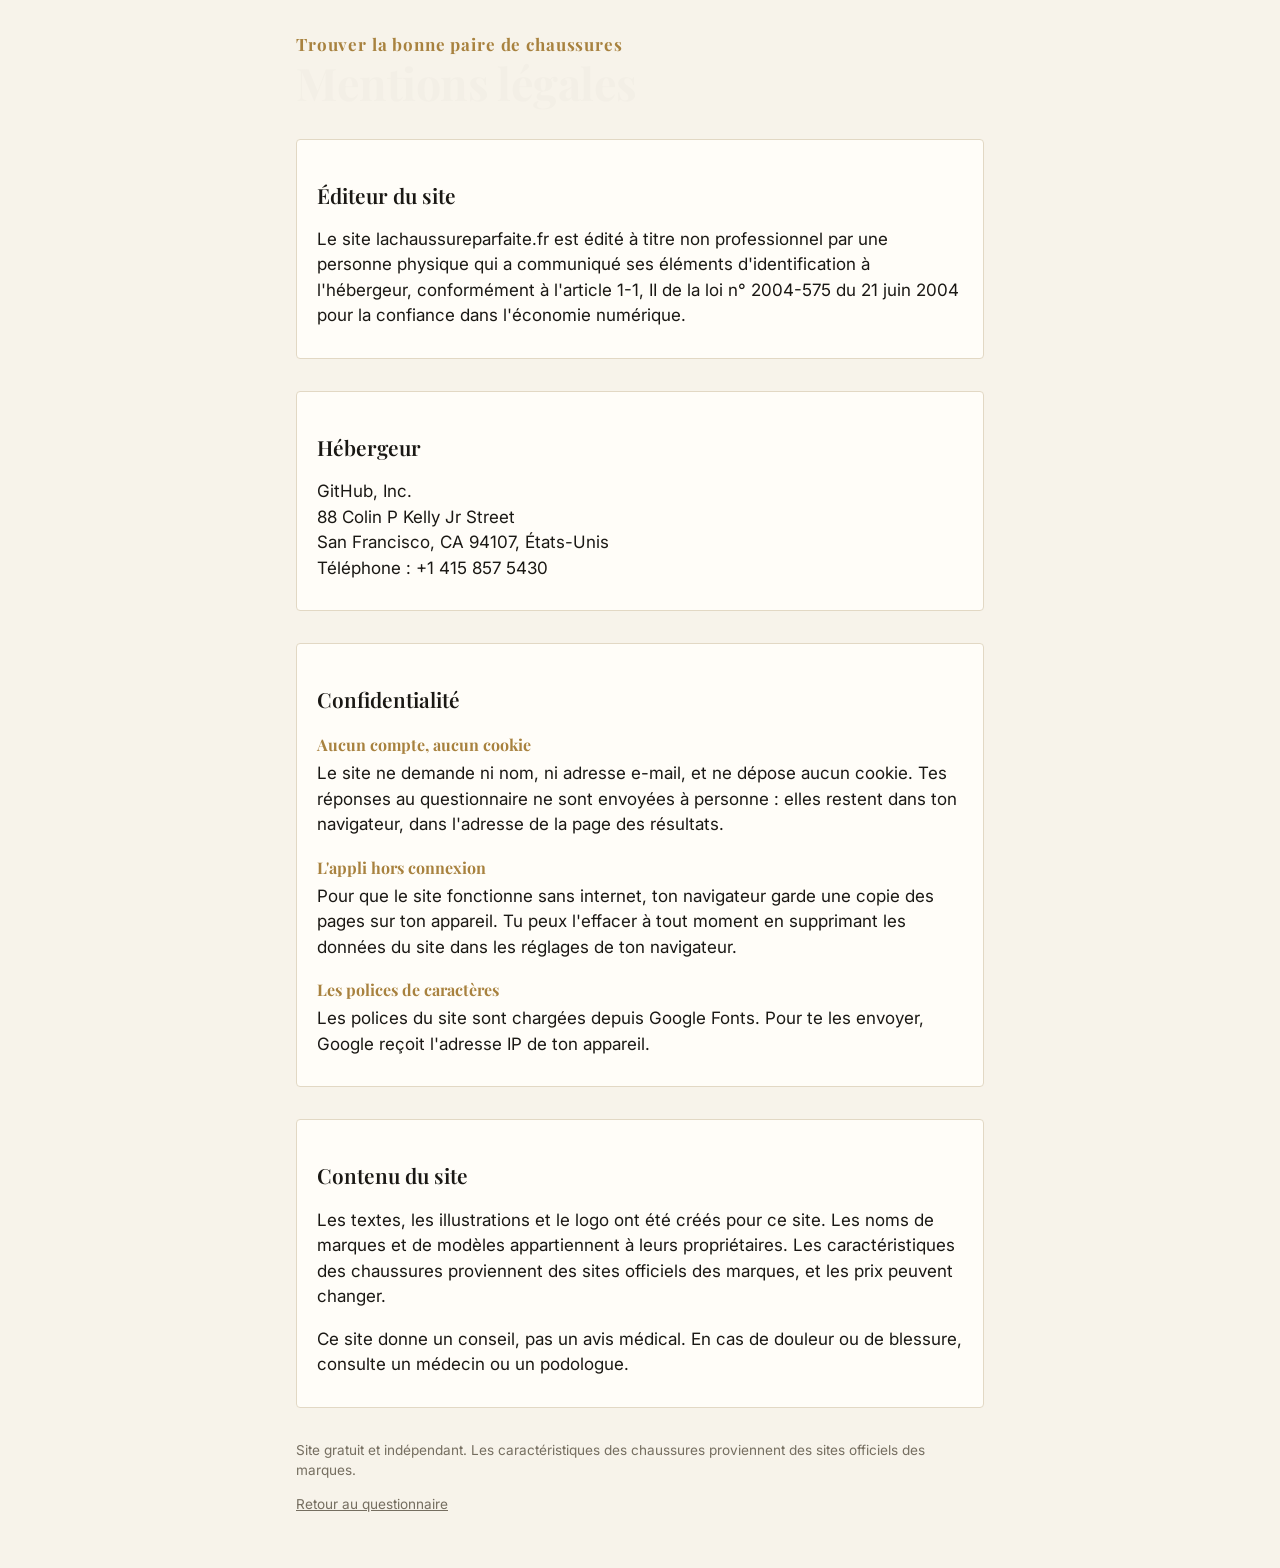
==== mentions-legales.html @ b9fc6497 "Ajouter la page Mentions légales et confidentialité Co-Authored-By: Claude Opus 5.5 <noreply@anthrop" ====
<!DOCTYPE html>
<html lang="fr">

  <head>
    <meta charset="UTF-8">
    <meta name="viewport" content="width=device-width, initial-scale=1">
    <title>Mentions légales · La Chaussure Parfaite</title>
    <meta name="description" content="Mentions légales et confidentialité du site La Chaussure Parfaite.">
    <!-- Même favicon, mêmes couleurs et même feuille de style que les autres pages. -->
    <link rel="icon" href="icones/favicon-48.png" type="image/png" sizes="48x48">
    <meta name="color-scheme" content="light dark">
    <link rel="manifest" href="manifest.webmanifest">
    <meta name="theme-color" content="#1a1814" media="(prefers-color-scheme: light)">
    <meta name="theme-color" content="#0d0d0f" media="(prefers-color-scheme: dark)">
    <link rel="apple-touch-icon" href="icones/icone-180.png">
    <link rel="preconnect" href="https://fonts.googleapis.com">
    <link rel="preconnect" href="https://fonts.gstatic.com" crossorigin>
    <link rel="stylesheet" href="https://fonts.googleapis.com/css2?family=Playfair+Display:wght@600;700&family=Inter:wght@400;500;600;700&display=swap">
    <link rel="stylesheet" href="css/style.css">
  </head>

  <body>

    <!-- ===================== EN-TÊTE ===================== -->
    <header>
      <!-- Le titre du site ramène au questionnaire. -->
      <p class="nom-du-site"><a href="index.html">Trouver la bonne paire de chaussures</a></p>
    </header>

    <!-- ===================== CONTENU PRINCIPAL ===================== -->
    <main>
      <h1>Mentions légales</h1>

      <!-- Qui publie le site. Un particulier qui ne gagne pas d'argent avec son site
           peut rester anonyme, à condition d'avoir donné son identité à l'hébergeur
           (loi pour la confiance dans l'économie numérique, article 1-1, II).
           ATTENTION : dès que le site rapporte de l'argent (affiliation, publicité),
           il faudra remplacer ce paragraphe par le nom, l'adresse et le téléphone
           de l'éditeur. -->
      <section class="bloc-texte">
        <h2>Éditeur du site</h2>
        <p>Le site lachaussureparfaite.fr est édité à titre non professionnel par une personne physique qui a communiqué ses éléments d'identification à l'hébergeur, conformément à l'article 1-1, II de la loi n° 2004-575 du 21 juin 2004 pour la confiance dans l'économie numérique.</p>
      </section>

      <!-- Qui stocke le site. Source : registre ARIN (fiche GITHU1-ARIN), consulté le 29/10/2026. -->
      <section class="bloc-texte">
        <h2>Hébergeur</h2>
        <p>GitHub, Inc.<br>
          88 Colin P Kelly Jr Street<br>
          San Francisco, CA 94107, États-Unis<br>
          Téléphone : +1 415 857 5430</p>
      </section>

      <section class="bloc-texte">
        <h2>Confidentialité</h2>
        <h3>Aucun compte, aucun cookie</h3>
        <p>Le site ne demande ni nom, ni adresse e-mail, et ne dépose aucun cookie. Tes réponses au questionnaire ne sont envoyées à personne : elles restent dans ton navigateur, dans l'adresse de la page des résultats.</p>
        <h3>L'appli hors connexion</h3>
        <p>Pour que le site fonctionne sans internet, ton navigateur garde une copie des pages sur ton appareil. Tu peux l'effacer à tout moment en supprimant les données du site dans les réglages de ton navigateur.</p>
        <h3>Les polices de caractères</h3>
        <p>Les polices du site sont chargées depuis Google Fonts. Pour te les envoyer, Google reçoit l'adresse IP de ton appareil.</p>
      </section>

      <section class="bloc-texte">
        <h2>Contenu du site</h2>
        <p>Les textes, les illustrations et le logo ont été créés pour ce site. Les noms de marques et de modèles appartiennent à leurs propriétaires. Les caractéristiques des chaussures proviennent des sites officiels des marques, et les prix peuvent changer.</p>
        <p>Ce site donne un conseil, pas un avis médical. En cas de douleur ou de blessure, consulte un médecin ou un podologue.</p>
      </section>
    </main>

    <!-- ===================== PIED DE PAGE ===================== -->
    <footer>
      <p>Site gratuit et indépendant. Les caractéristiques des chaussures proviennent des sites officiels des marques.</p>
      <p><a href="index.html">Retour au questionnaire</a></p>
    </footer>

    <!-- Installe l'appli de téléphone (voir js/appli.js). -->
    <script src="js/appli.js"></script>
  </body>
</html>
---- css/style.css ----
/* =========================================================
   FEUILLE DE STYLE DU SITE "TROUVER LA BONNE PAIRE DE CHAUSSURES"
   ========================================================= */

/* ---------- 1. Les variables ----------
   :root désigne toute la page. On y range nos couleurs dans des "variables"
   (elles commencent par --). Pour changer une couleur partout sur le site,
   il suffit de la modifier ICI. Le mode sombre (section 2) les remplace. */
:root {
  --couleur-principale: #a8823f;   /* or : boutons, réponses choisies, filets */
  --couleur-secondaire: #c9a35b;   /* or clair : fin des barres dorées */
  --degrade: linear-gradient(135deg, #a8823f, #c9a35b);   /* le dégradé doré des boutons */
  --couleur-fond: #f7f3ea;         /* ivoire : fond de la page */
  --fond-page: #f7f3ea;            /* le fond complet de la page (un dégradé en mode sombre) */
  --couleur-carte: #fffdf8;        /* blanc cassé : fond des blocs de questions */
  --couleur-pale: #f1e7d2;         /* or très pâle : réponse choisie */
  --couleur-texte: #1a1814;        /* presque noir : texte principal */
  --couleur-texte-doux: #756e60;   /* gris chaud : textes d'aide */
  --couleur-bordure: #e2d8c4;      /* beige : contours */
  --bordure-pastille: #d8ccb4;     /* beige un peu plus foncé : contour des pastilles */
  --couleur-case-vide: #e9e1cf;    /* beige : cases vides des jauges */
  --fond-bandeau: #1a1814;         /* noir : bandeaux de l'accueil et des résultats */
  --bordure-bandeau: transparent;  /* contour des bandeaux (visible en mode sombre) */
  --or-sur-bandeau: #c9a35b;       /* or : petits textes posés sur les bandeaux noirs */
  --texte-sur-or: #1a1814;         /* texte des boutons dorés */
  --ombre: 0 12px 40px rgba(60, 45, 20, 0.08);            /* ombre douce : les cartes "flottent" */
  --ombre-premiere: 0 20px 50px rgba(60, 45, 20, 0.12);   /* ombre plus marquée de la carte n°1 */
  --reflet-or: rgba(201, 163, 91, 0.28);                  /* reflet qui traverse la carte n°1 */
  --arrondi: 4px;                  /* coins à peine arrondis : plus élégant */
  --police-titres: "Playfair Display", Georgia, serif;
  --police-texte: "Inter", system-ui, -apple-system, "Segoe UI", Roboto, sans-serif;
}

/* ---------- 2. Le mode sombre : noir et or ----------
   Cette "media query" s'applique seulement si le téléphone ou l'ordinateur
   est réglé en mode sombre. On change juste les variables : tout le site suit. */
@media (prefers-color-scheme: dark) {
  :root {
    --couleur-principale: #c9a35b;
    --couleur-secondaire: #e6c88a;
    --degrade: linear-gradient(135deg, #c9a35b, #e6c88a);
    --couleur-fond: #0d0d0f;
    /* radial-gradient : une lueur dorée très légère en haut de la page */
    --fond-page: radial-gradient(1200px 600px at 50% -10%, #1d1a14, #0d0d0f 60%);
    --couleur-carte: #16161a;
    --couleur-pale: #2a2418;
    --couleur-texte: #f3efe6;
    --couleur-texte-doux: #a39e93;
    --couleur-bordure: #2c2b30;
    --bordure-pastille: #3a3830;
    --couleur-case-vide: #2c2b30;
    --fond-bandeau: transparent;
    --bordure-bandeau: #2c2b30;
    --or-sur-bandeau: #e6c88a;
    --texte-sur-or: #0d0d0f;
    --ombre: 0 20px 50px rgba(0, 0, 0, 0.5);
    --ombre-premiere: 0 0 0 1px rgba(201, 163, 91, 0.25), 0 30px 60px rgba(0, 0, 0, 0.6);
    --reflet-or: rgba(232, 200, 130, 0.18);
  }
}

/* ---------- 3. Réglage de base ----------
   box-sizing: border-box fait que la largeur d'un élément INCLUT ses marges intérieures.
   Sans ça, les calculs de taille deviennent vite casse-tête. Le * veut dire "tous les éléments". */
* {
  box-sizing: border-box;
}

/* Quand on clique sur "Commencer", la page glisse doucement jusqu'aux questions. */
html {
  scroll-behavior: smooth;
}

body {
  margin: 0;                                  /* supprime la marge blanche par défaut du navigateur */
  font-family: var(--police-texte);           /* "Inter" : sobre et très lisible */
  font-size: 17px;
  line-height: 1.5;                           /* espace entre les lignes : plus confortable à lire */
  color: var(--couleur-texte);                /* var(...) utilise une variable définie plus haut */
  background: var(--fond-page);
  background-attachment: fixed;               /* le fond ne défile pas avec la page */
}

/* Les titres utilisent la police élégante "Playfair Display". */
h1,
h2,
h3,
legend {
  font-family: var(--police-titres);
}

/* ---------- 4. La largeur du contenu ----------
   On limite la largeur pour que les lignes ne soient pas trop longues sur grand écran,
   et margin: 0 auto centre le bloc horizontalement. padding = marge intérieure. */
header,
main,
footer {
  max-width: 720px;
  margin: 0 auto;
  padding: 0 16px;
}

/* ---------- 5. Les animations ----------
   @keyframes décrit une animation : ici, l'élément apparaît en glissant un peu vers le haut. */
@keyframes apparition {
  from {
    opacity: 0;
    transform: translateY(14px);
  }
  to {
    opacity: 1;
    transform: translateY(0);
  }
}

/* Les éléments qui apparaissent en douceur. */
.accueil,
#suite-questions fieldset,
.bandeau-resultats {
  animation: apparition 0.5s ease-out both;
}

/* Si la personne a demandé moins d'animations dans les réglages de son appareil,
   on les coupe toutes. */
@media (prefers-reduced-motion: reduce) {
  *,
  *::before,
  *::after {
    animation: none !important;
    transition: none !important;
  }

  html {
    scroll-behavior: auto;
  }
}

/* ---------- 6. L'accueil ----------
   Le grand bandeau noir en haut de la page du questionnaire, avec un fin cadre doré. */
header {
  padding-top: 20px;
}

.accueil {
  position: relative;           /* pour placer le cadre et la petite ligne du haut (voir plus bas) */
  padding: 60px 22px 44px;
  border: 1px solid var(--bordure-bandeau);
  border-radius: var(--arrondi);
  color: #f3efe6;
  text-align: center;
  background: var(--fond-bandeau);
}

/* L'illustration du coureur, centrée au-dessus du titre.
   Elle arrive en glissant un peu depuis la gauche, comme s'il entrait en courant. */
.illustration-coureur {
  display: block;
  width: 100%;
  max-width: 340px;
  height: auto;                   /* garde les proportions du dessin */
  margin: 0 auto 8px;
  animation: entree-coureur 1s ease-out both;
}

@keyframes entree-coureur {
  from {
    opacity: 0;
    transform: translateX(-30px);
  }
  to {
    opacity: 1;
    transform: none;
  }
}

/* ::before ajoute un fin cadre doré, 10px à l'intérieur du bandeau.
   pointer-events: none : le cadre ne gêne pas les clics sur le bouton. */
.accueil::before {
  content: "";
  position: absolute;
  inset: 10px;
  border: 1px solid rgba(201, 163, 91, 0.35);
  pointer-events: none;
}

/* ::after écrit une petite ligne en majuscules espacées en haut du bandeau. */
.accueil::after {
  content: "Conseil running · Édition 2026";
  position: absolute;
  top: 28px;
  left: 0;
  right: 0;
  font-size: 0.7rem;
  letter-spacing: 0.35em;
  text-transform: uppercase;
  color: var(--or-sur-bandeau);
}

h1 {
  font-size: 2rem;              /* rem = multiple de la taille de texte de base */
  font-weight: 700;
  line-height: 1.1;
  letter-spacing: -0.01em;
  margin: 0 0 12px;
  color: #f3efe6;
}

.accueil-texte {
  margin: 0 auto;
  max-width: 34em;
  color: #a39e93;
}

/* Les 3 étapes, côte à côte. display: flex aligne les éléments sur une ligne. */
.etapes {
  display: flex;
  justify-content: center;
  flex-wrap: wrap;              /* passent à la ligne si l'écran est trop étroit */
  gap: 10px 18px;
  list-style: none;             /* enlève les numéros automatiques de la liste */
  padding: 0;
  margin: 22px 0;
  font-size: 0.8rem;
  font-weight: 500;
  letter-spacing: 0.15em;       /* lettres espacées */
  text-transform: uppercase;    /* en majuscules */
  color: var(--or-sur-bandeau);
}

.etapes li {
  display: flex;
  align-items: center;
  gap: 8px;
}

/* Le numéro de l'étape dans un rond au contour doré. */
.etape-numero {
  width: 28px;
  height: 28px;
  border-radius: 50%;
  display: flex;
  align-items: center;
  justify-content: center;
  border: 1px solid var(--or-sur-bandeau);
  font-family: var(--police-titres);
}

/* Le bouton "Commencer" : doré, en majuscules espacées. */
.bouton-commencer {
  display: inline-block;
  padding: 16px 40px;
  font-size: 0.85rem;
  font-weight: 700;
  letter-spacing: 0.2em;
  text-transform: uppercase;
  color: var(--texte-sur-or);
  background: var(--degrade);
  border-radius: 2px;
  text-decoration: none;
  transition: transform 0.15s;
}

.bouton-commencer:hover {
  transform: scale(1.04);
}

h2 {
  font-size: 1.45rem;
  font-weight: 600;
  margin: 32px 0 16px;
}

/* ---------- 7. La barre de progression ----------
   position: sticky la garde collée en haut de l'écran quand on descend. */
.progression {
  position: sticky;
  top: 0;
  z-index: 10;                  /* passe au-dessus des questions */
  padding: 10px 0 12px;
  margin-bottom: 8px;
  background-color: var(--couleur-fond);
}

.progression p {
  margin: 0 0 6px;
  font-size: 0.9rem;
  font-weight: 600;
  color: var(--couleur-texte-doux);
}

.progression-fond {
  height: 6px;
  border-radius: 999px;
  overflow: hidden;
  background-color: var(--couleur-case-vide);
}

/* La partie dorée : sa largeur est changée par app.js.
   transition anime le remplissage. */
.progression-barre {
  width: 0;
  height: 100%;
  border-radius: 999px;
  background: linear-gradient(90deg, var(--couleur-principale), var(--couleur-secondaire));
  transition: width 0.4s ease;
}

/* ---------- 8. Les blocs de questions ----------
   Chaque <fieldset> devient une "carte" sobre, sans ombre. */
fieldset {
  background-color: var(--couleur-carte);
  border: 1px solid var(--couleur-bordure);
  border-radius: var(--arrondi);
  padding: 18px 18px 14px;
  margin: 0 0 16px;
  min-width: 0;                 /* sans ça, un fieldset peut déborder de l'écran sur téléphone */
}

/* La question. float: left la place DANS la carte au lieu de sur son contour. */
legend {
  float: left;
  width: 100%;
  padding: 0;
  margin-bottom: 12px;
  font-size: 1.1rem;
  font-weight: 600;
}

/* Ce qui suit la question repart bien en dessous d'elle. */
legend + * {
  clear: both;
}

small {
  color: var(--couleur-texte-doux);
}

fieldset p {
  margin: 0 0 12px;
}

/* ---------- 9. Les réponses en grandes cases cliquables ----------
   Chaque réponse est un <div class="choix"> qui contient le bouton rond (input)
   et son texte (label). Le label devient une grande case ; le bouton rond est
   posé à l'intérieur, à gauche (position: absolute). */
.choix {
  position: relative;
  margin-bottom: 10px;
}

.choix label {
  display: flex;
  align-items: center;
  gap: 12px;
  min-height: 56px;
  padding: 12px 14px 12px 50px;   /* la place à gauche est pour le bouton rond */
  border: 1px solid var(--couleur-bordure);
  border-radius: 2px;
  cursor: pointer;                /* le curseur devient une petite main au survol */
  transition: border-color 0.15s, background-color 0.15s, transform 0.1s;
}

.choix label:hover {
  border-color: var(--couleur-principale);
}

.choix label:active {
  transform: scale(0.98);         /* la case "s'enfonce" un peu quand on appuie */
}

/* Le bouton rond ou la case à cocher, centré verticalement à gauche de la case.
   accent-color le colore avec notre or. */
.choix input {
  position: absolute;
  left: 16px;
  top: 50%;
  transform: translateY(-50%);
  width: 20px;
  height: 20px;
  margin: 0;
  accent-color: var(--couleur-principale);
  cursor: pointer;
}

/* Le pictogramme doré de la réponse (dessin en trait fin, voir le haut d'index.html). */
.icone {
  display: inline-flex;
  flex-shrink: 0;                 /* le dessin garde sa taille même si le texte est long */
  color: var(--couleur-principale);
}

.icone svg {
  width: 26px;
  height: 26px;
}

/* La réponse choisie : contour doré et fond or pâle.
   Le + veut dire "le <label> placé juste après la case cochée". */
.choix input:checked + label {
  border-color: var(--couleur-principale);
  background-color: var(--couleur-pale);
  font-weight: 600;
}

/* Au clavier (touche Tab), la case qui a le focus reçoit un contour bien visible. */
.choix input:focus-visible + label {
  outline: 3px solid var(--couleur-texte);
  outline-offset: 2px;
}

/* La question 1 : "Homme" et "Femme" côte à côte, en grandes cases.
   display: grid les range en deux colonnes égales. */
.choix-deux {
  display: grid;
  grid-template-columns: minmax(0, 1fr) minmax(0, 1fr);   /* minmax(0, …) : ne déborde jamais de l'écran */
  gap: 12px;
  margin-bottom: 4px;
}

.choix-deux .choix {
  margin: 0;
}

.choix-deux label {
  min-height: 72px;
  font-size: 1.1rem;
  font-weight: 600;
}

/* Dans ces deux cases, l'icône est au-dessus du mot, pour tenir sur un téléphone. */
.choix-deux label {
  flex-direction: column;
  justify-content: center;
  gap: 4px;
  padding: 14px 10px 14px 42px;
}

.choix-deux .icone svg {
  width: 34px;
  height: 34px;
}

/* Le schéma de la foulée (question 7) : centré, jamais plus large que le bloc. */
.schema-foulee {
  margin: 0 0 16px;
  text-align: center;
}

.schema-foulee img {
  display: block;
  width: 100%;
  max-width: 420px;
  height: auto;                   /* garde les proportions du dessin */
  margin: 0 auto;
}

.schema-foulee figcaption {
  margin-top: 6px;
  font-size: 0.8rem;
  color: var(--couleur-texte-doux);
}

/* Le texte au-dessus des listes déroulantes. */
fieldset > label {
  display: block;
  font-size: 0.9rem;
  color: var(--couleur-texte-doux);
}

/* Les listes déroulantes prennent toute la largeur du bloc. */
select {
  display: block;
  width: 100%;
  margin: 6px 0 4px;
  padding: 14px 12px;
  font-size: 1rem;
  color: var(--couleur-texte);
  border: 1px solid var(--couleur-bordure);
  border-radius: 2px;
  background-color: var(--couleur-carte);
  cursor: pointer;
}

select:hover {
  border-color: var(--couleur-principale);
}

/* ---------- 10. Le bouton ----------
   Doré, en majuscules espacées, comme le bouton "Commencer". */
button {
  display: block;
  width: 100%;
  padding: 18px;
  font-family: var(--police-texte);
  font-size: 0.9rem;
  font-weight: 700;
  letter-spacing: 0.2em;
  text-transform: uppercase;
  color: var(--texte-sur-or);
  background: var(--degrade);
  border: none;
  border-radius: 2px;
  cursor: pointer;
  transition: transform 0.15s;  /* anime doucement le changement ci-dessous */
}

/* :hover = quand la souris survole le bouton. Il grossit très légèrement. */
button:hover {
  transform: scale(1.02);
}

/* :focus-visible = quand on arrive sur un élément au clavier (touche Tab).
   Le contour visible aide les personnes qui naviguent sans souris. */
button:focus-visible,
select:focus-visible,
a:focus-visible {
  outline: 3px solid var(--couleur-texte);
  outline-offset: 2px;
}

/* ---------- 11. L'avertissement ----------
   Un bloc sobre avec un filet doré à gauche pour attirer l'œil. */
#avertissement {
  background-color: var(--couleur-carte);
  border-left: 2px solid var(--couleur-principale);
  border-radius: 2px;
  padding: 4px 20px;
  margin: 32px 0;
}

#avertissement h2 {
  margin-top: 16px;
  font-size: 1.1rem;
}

/* Le petit guide en bas de l'accueil, et les blocs de la page Mentions légales :
   une carte simple, comme le reste du site. */
#guide,
.bloc-texte {
  background-color: var(--couleur-carte);
  border: 1px solid var(--couleur-bordure);
  border-radius: var(--arrondi);
  padding: 8px 20px 12px;
  margin: 32px 0;
}

#guide h2,
.bloc-texte h2 {
  font-size: 1.3rem;
}

#guide h3,
.bloc-texte h3 {
  margin: 18px 0 4px;
  font-size: 1rem;
  color: var(--couleur-principale);
}

#guide p,
.bloc-texte p {
  margin-top: 4px;
}

#guide a,
.bloc-texte a {
  color: var(--couleur-principale);
  font-weight: 600;
}

/* ---------- 12. Le pied de page ---------- */
footer {
  color: var(--couleur-texte-doux);
  font-size: 0.85rem;
  padding-bottom: 40px;
}

/* Le lien vers la page Mentions légales, discret comme le reste du pied de page. */
footer a {
  color: inherit;
}

/* ---------- 13. Adaptation aux grands écrans ----------
   Une "media query" : les règles à l'intérieur ne s'appliquent que si l'écran
   fait au moins 700px de large (tablette, ordinateur). Sur téléphone, elles sont ignorées.
   On écrit d'abord pour le téléphone, puis on améliore pour les grands écrans :
   c'est la méthode "mobile d'abord". */
@media (min-width: 700px) {
  header {
    padding-top: 32px;
  }

  .accueil {
    padding: 72px 40px 56px;
  }

  h1 {
    font-size: 2.8rem;
  }
}

/* =========================================================
   14. LA PAGE DES RÉSULTATS (resultats.html)
   Tout ce qui suit ne s'applique qu'à la page des résultats, grâce à la classe
   "page-resultats" posée sur son <body>.
   ========================================================= */

/* Une page plus large que le questionnaire, pour mettre deux cartes côte à côte. */
.page-resultats header,
.page-resultats main,
.page-resultats footer {
  max-width: 1040px;
}

/* Le nom du site, en petit, qui ramène au questionnaire. */
.nom-du-site {
  margin: 0;
  font-family: var(--police-titres);
  font-weight: 700;
  letter-spacing: 0.05em;
}

.nom-du-site a {
  color: var(--couleur-principale);
  text-decoration: none;
}

/* Le bandeau noir en haut des résultats. */
.bandeau-resultats {
  margin: 16px 0 24px;
  padding: 28px 24px;
  border: 1px solid var(--bordure-bandeau);
  border-radius: var(--arrondi);
  color: #f3efe6;
  background: var(--fond-bandeau);
}

.bandeau-resultats h1 {
  margin: 0 0 6px;
}

/* Le résumé du profil, en petites majuscules dorées. */
.bandeau-resultats p {
  margin: 0;
  font-size: 0.8rem;
  font-weight: 500;
  letter-spacing: 0.12em;
  text-transform: uppercase;
  color: var(--or-sur-bandeau);
}

/* Le titre reçoit le focus au chargement : pas de contour autour. */
#titre-resultats:focus {
  outline: none;
}

/* ---------- Les cartes ----------
   Sur téléphone, une carte sous l'autre. Sur grand écran, voir plus bas. */
#resultats {
  display: grid;
  gap: 20px;
}

.carte-resultat {
  background-color: var(--couleur-carte);
  border: 1px solid var(--couleur-bordure);
  border-radius: var(--arrondi);
  padding: 20px;
  box-shadow: var(--ombre);
  /* Les cartes apparaissent l'une après l'autre : la carte n° i attend i × 0,1 s.
     --i est donné par resultats.js. calc() fait le calcul. */
  animation: apparition 0.5s ease-out both;
  animation-delay: calc(var(--i, 0) * 0.1s);
}

/* La carte n°1 est mise en avant avec un contour doré et une ombre plus marquée.
   Elle a sa propre animation d'entrée, plus marquée que les autres (voir plus bas). */
.carte-premiere {
  border: 1px solid var(--couleur-principale);
  box-shadow: var(--ombre-premiere);
  position: relative;             /* sert de repère au reflet doré (::after) */
  overflow: hidden;               /* le reflet ne dépasse pas de la carte */
  animation: entree-premiere 0.9s cubic-bezier(0.2, 0.8, 0.2, 1) both;
}

/* Les autres cartes attendent que la n°1 soit arrivée avant d'apparaître. */
.carte-resultat:not(.carte-premiere) {
  animation-delay: calc(0.5s + var(--i, 0) * 0.1s);
}

/* 1. La carte n°1 monte, grossit un tout petit peu trop, puis se pose. */
@keyframes entree-premiere {
  0% {
    opacity: 0;
    transform: translateY(28px) scale(0.95);
  }
  60% {
    opacity: 1;
    transform: translateY(-4px) scale(1.01);
  }
  100% {
    opacity: 1;
    transform: none;
  }
}

/* 2. Un reflet doré traverse la carte une fois, comme sur un objet précieux.
   ::after crée un calque vide par-dessus la carte : c'est lui qui bouge. */
.carte-premiere::after {
  content: "";
  position: absolute;
  inset: 0;                       /* couvre toute la carte */
  background: linear-gradient(110deg, transparent 35%, var(--reflet-or) 50%, transparent 65%);
  transform: translateX(-100%);   /* au départ, caché à gauche */
  pointer-events: none;           /* les clics passent à travers */
  animation: reflet 1.3s ease-in-out 0.8s both;
}

@keyframes reflet {
  to {
    transform: translateX(100%);  /* ressort à droite */
  }
}

/* 3. Le rond « 1 » apparaît d'un coup et lance une onde dorée autour de lui. */
.carte-premiere .rang {
  animation: halo-rang 1.4s ease-out 0.7s both;
}

@keyframes halo-rang {
  0% {
    transform: scale(0.4);
    opacity: 0;
    box-shadow: 0 0 0 0 var(--couleur-principale);
  }
  30% {
    transform: scale(1.18);
    opacity: 1;
  }
  45% {
    transform: scale(1);
  }
  100% {
    transform: scale(1);
    opacity: 1;
    box-shadow: 0 0 0 16px transparent;
  }
}

/* L'en-tête de la carte : numéro, nom et prix sur une même ligne. */
.carte-entete {
  display: flex;
  align-items: center;
  gap: 14px;
}

/* Le numéro dans un rond au contour doré. */
.rang {
  flex-shrink: 0;                 /* empêche le rond de s'écraser sur petit écran */
  width: 44px;
  height: 44px;
  border-radius: 50%;             /* 50 % d'arrondi transforme un carré en cercle */
  border: 1px solid var(--couleur-principale);
  color: var(--couleur-principale);
  font-family: var(--police-titres);
  font-weight: 700;
  font-size: 1.3rem;
  display: flex;
  align-items: center;
  justify-content: center;
}

/* min-width: 0 permet aux noms très longs de passer à la ligne au lieu de déborder. */
.carte-nom {
  min-width: 0;
}

.marque {
  margin: 0;
  font-size: 0.8rem;
  font-weight: 600;
  text-transform: uppercase;      /* écrit la marque en majuscules */
  letter-spacing: 0.3em;
  color: var(--couleur-principale);
}

.carte-resultat h2 {
  font-size: 1.6rem;
  line-height: 1.1;
  margin: 0;
}

/* Le prix, en grand, poussé tout à droite par margin-left: auto. */
.prix {
  margin: 0 0 0 auto;
  font-family: var(--police-titres);
  font-size: 1.5rem;
  font-weight: 600;
  color: var(--couleur-texte);
  white-space: nowrap;            /* "140 €" ne se coupe jamais en deux lignes */
}

.photo-chaussure {
  display: block;
  width: 100%;
  height: 200px;
  object-fit: contain;            /* l'image entière est visible, sans être déformée */
  margin-top: 14px;
}

/* ---------- Les pastilles ----------
   Le score, le terrain, le type : de petites étiquettes à fin contour. */
.pastilles {
  display: flex;
  flex-wrap: wrap;
  gap: 8px;
  margin-top: 16px;
}

.score-badge,
.pastille {
  margin: 0;
  padding: 4px 12px;
  border-radius: 2px;
  font-size: 0.85rem;
  font-weight: 700;
}

.score-badge {
  border: 1px solid var(--couleur-principale);
  color: var(--couleur-principale);
}

/* Les pastilles sont discrètes ; seule "Stable" est dorée, car c'est une info importante. */
.pastille {
  border: 1px solid var(--bordure-pastille);
  color: var(--couleur-texte-doux);
}

.pastille-stable {
  border-color: var(--couleur-principale);
  color: var(--couleur-principale);
}

.intro {
  font-weight: 600;
  margin: 14px 0 0;
}

/* ---------- Les jauges Amorti et Dynamisme ---------- */
.jauges {
  display: grid;
  gap: 8px;
  margin-top: 14px;
}

/* Une jauge = le nom, les 5 cases, la note. Trois colonnes sur une ligne. */
.jauge {
  display: grid;
  grid-template-columns: 6.5em 1fr auto;
  align-items: center;
  gap: 10px;
  font-size: 0.9rem;
}

.jauge-nom {
  color: var(--couleur-texte-doux);
}

.jauge-cases {
  display: flex;
  gap: 4px;
}

/* Des cases très fines : un simple trait doré. */
.case {
  flex: 1;
  height: 3px;
  background-color: var(--couleur-case-vide);
}

.case.pleine {
  background: linear-gradient(90deg, var(--couleur-principale), var(--couleur-secondaire));
}

.jauge-note {
  font-weight: 700;
}

/* ---------- Le drop et le poids ---------- */
.caracteristiques {
  display: flex;
  gap: 28px;
  margin: 14px 0 0;
  padding-top: 12px;
  border-top: 1px solid var(--couleur-bordure);
}

.caracteristiques dt {
  font-size: 0.75rem;
  color: var(--couleur-texte-doux);
}

.caracteristiques dd {
  margin: 0;
  font-weight: 700;
}

/* ---------- Les explications ---------- */
.carte-resultat h4 {
  margin: 16px 0 4px;
  font-size: 0.95rem;
}

.carte-resultat ul {
  margin: 0;
  padding-left: 20px;
  font-size: 0.95rem;
}

/* Les alertes en gris, pour les distinguer des points forts. */
.alertes {
  color: var(--couleur-texte-doux);
}

.note-modele {
  font-size: 0.85rem;
  color: var(--couleur-texte-doux);
  margin: 12px 0 0;
}

/* Le lien vers la fiche officielle, habillé en bouton à contour doré. */
.lien-fiche {
  display: inline-block;
  margin-top: 16px;
  padding: 9px 18px;
  border: 1px solid var(--couleur-principale);
  border-radius: 2px;
  color: var(--couleur-principale);
  font-size: 0.75rem;
  font-weight: 700;
  letter-spacing: 0.15em;
  text-transform: uppercase;
  text-decoration: none;
  transition: background-color 0.15s, color 0.15s;
}

.lien-fiche:hover {
  background-color: var(--couleur-principale);
  color: var(--texte-sur-or);
}

.conseil-essai {
  margin: 0;
  font-size: 0.9rem;
  color: var(--couleur-texte-doux);
}

.aucun-resultat {
  background-color: var(--couleur-carte);
  border: 1px solid var(--couleur-bordure);
  border-radius: var(--arrondi);
  padding: 20px;
}

/* Le bouton "Recommencer" : c'est un lien <a>, habillé comme le bouton principal. */
.zone-recommencer {
  text-align: center;
  margin: 24px 0 0;
}

.bouton-recommencer {
  display: inline-block;
  padding: 16px 36px;
  font-size: 0.85rem;
  font-weight: 700;
  letter-spacing: 0.2em;
  text-transform: uppercase;
  color: var(--texte-sur-or);
  background: var(--degrade);
  border-radius: 2px;
  text-decoration: none;
  transition: transform 0.15s;
}

.bouton-recommencer:hover {
  transform: scale(1.03);
}

/* ---------- Sur grand écran : deux cartes par ligne ----------
   La carte n°1 et les phrases sous les cartes prennent toute la largeur
   (grid-column: 1 / -1 = de la première à la dernière colonne). */
@media (min-width: 800px) {
  #resultats {
    grid-template-columns: 1fr 1fr;
  }

  .carte-premiere,
  .conseil-essai,
  .aucun-resultat {
    grid-column: 1 / -1;
  }

  .carte-resultat {
    padding: 24px 28px;
  }

  .carte-premiere h2 {
    font-size: 2rem;
  }

  .bandeau-resultats {
    padding: 40px 36px;
  }
}
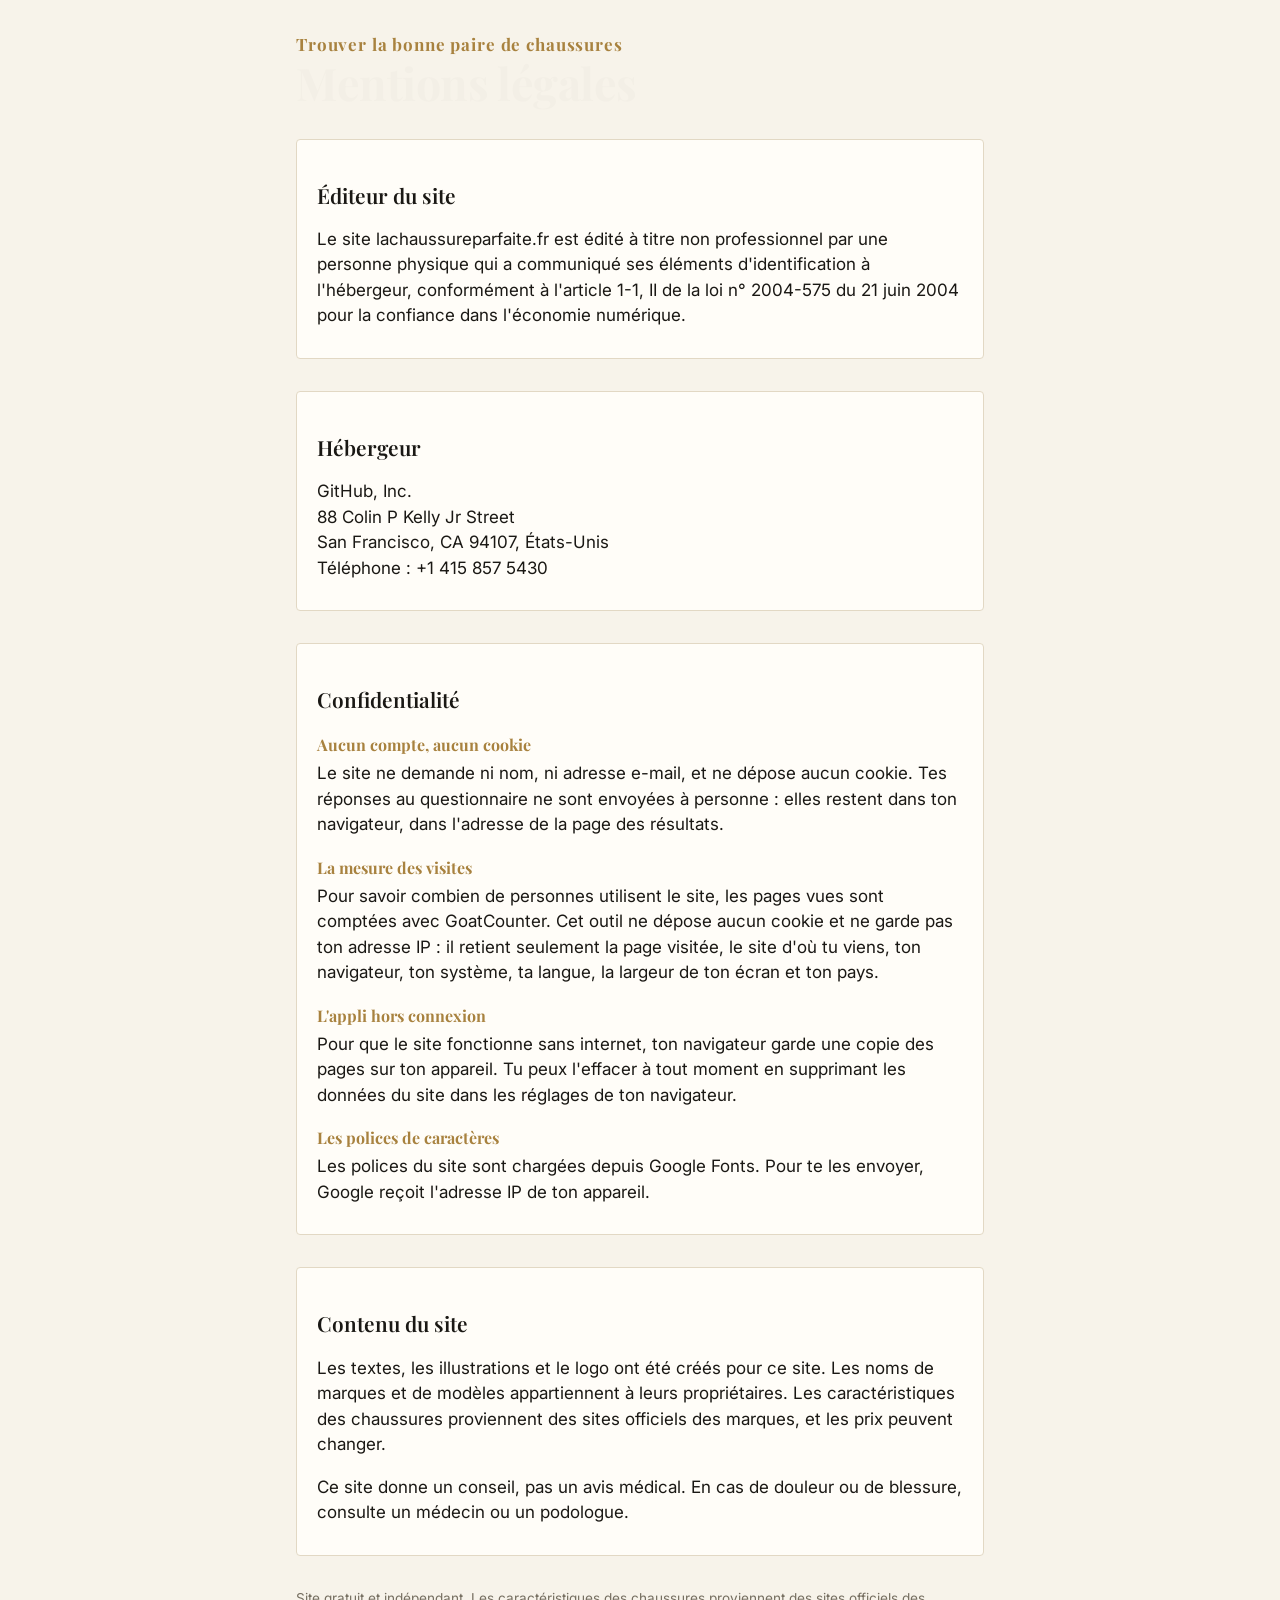
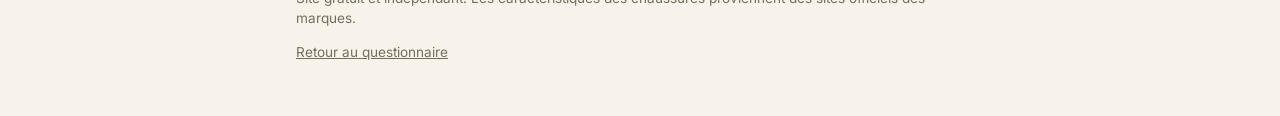
==== commit aad09410: "Ajouter le compteur de visites GoatCounter Co-Authored-By: Claude Opus 5.5 <noreply@anthropic.com> C" ====
--- a/mentions-legales.html
+++ b/mentions-legales.html
@@ -55,6 +55,9 @@
         <h2>Confidentialité</h2>
         <h3>Aucun compte, aucun cookie</h3>
         <p>Le site ne demande ni nom, ni adresse e-mail, et ne dépose aucun cookie. Tes réponses au questionnaire ne sont envoyées à personne : elles restent dans ton navigateur, dans l'adresse de la page des résultats.</p>
+        <h3>La mesure des visites</h3>
+        <!-- Source : page « Privacy » de goatcounter.com, consultée le 29/10/2026. -->
+        <p>Pour savoir combien de personnes utilisent le site, les pages vues sont comptées avec GoatCounter. Cet outil ne dépose aucun cookie et ne garde pas ton adresse IP : il retient seulement la page visitée, le site d'où tu viens, ton navigateur, ton système, ta langue, la largeur de ton écran et ton pays.</p>
         <h3>L'appli hors connexion</h3>
         <p>Pour que le site fonctionne sans internet, ton navigateur garde une copie des pages sur ton appareil. Tu peux l'effacer à tout moment en supprimant les données du site dans les réglages de ton navigateur.</p>
         <h3>Les polices de caractères</h3>
@@ -76,5 +79,9 @@
 
     <!-- Installe l'appli de téléphone (voir js/appli.js). -->
     <script src="js/appli.js"></script>
+    <!-- Le compteur de visites GoatCounter : il compte les pages vues, sans cookie
+         et sans garder l'adresse IP. Les chiffres sont sur lachaussureparfaite.goatcounter.com. -->
+    <script data-goatcounter="https://lachaussureparfaite.goatcounter.com/count"
+            async src="//gc.zgo.at/count.js"></script>
   </body>
 </html>
